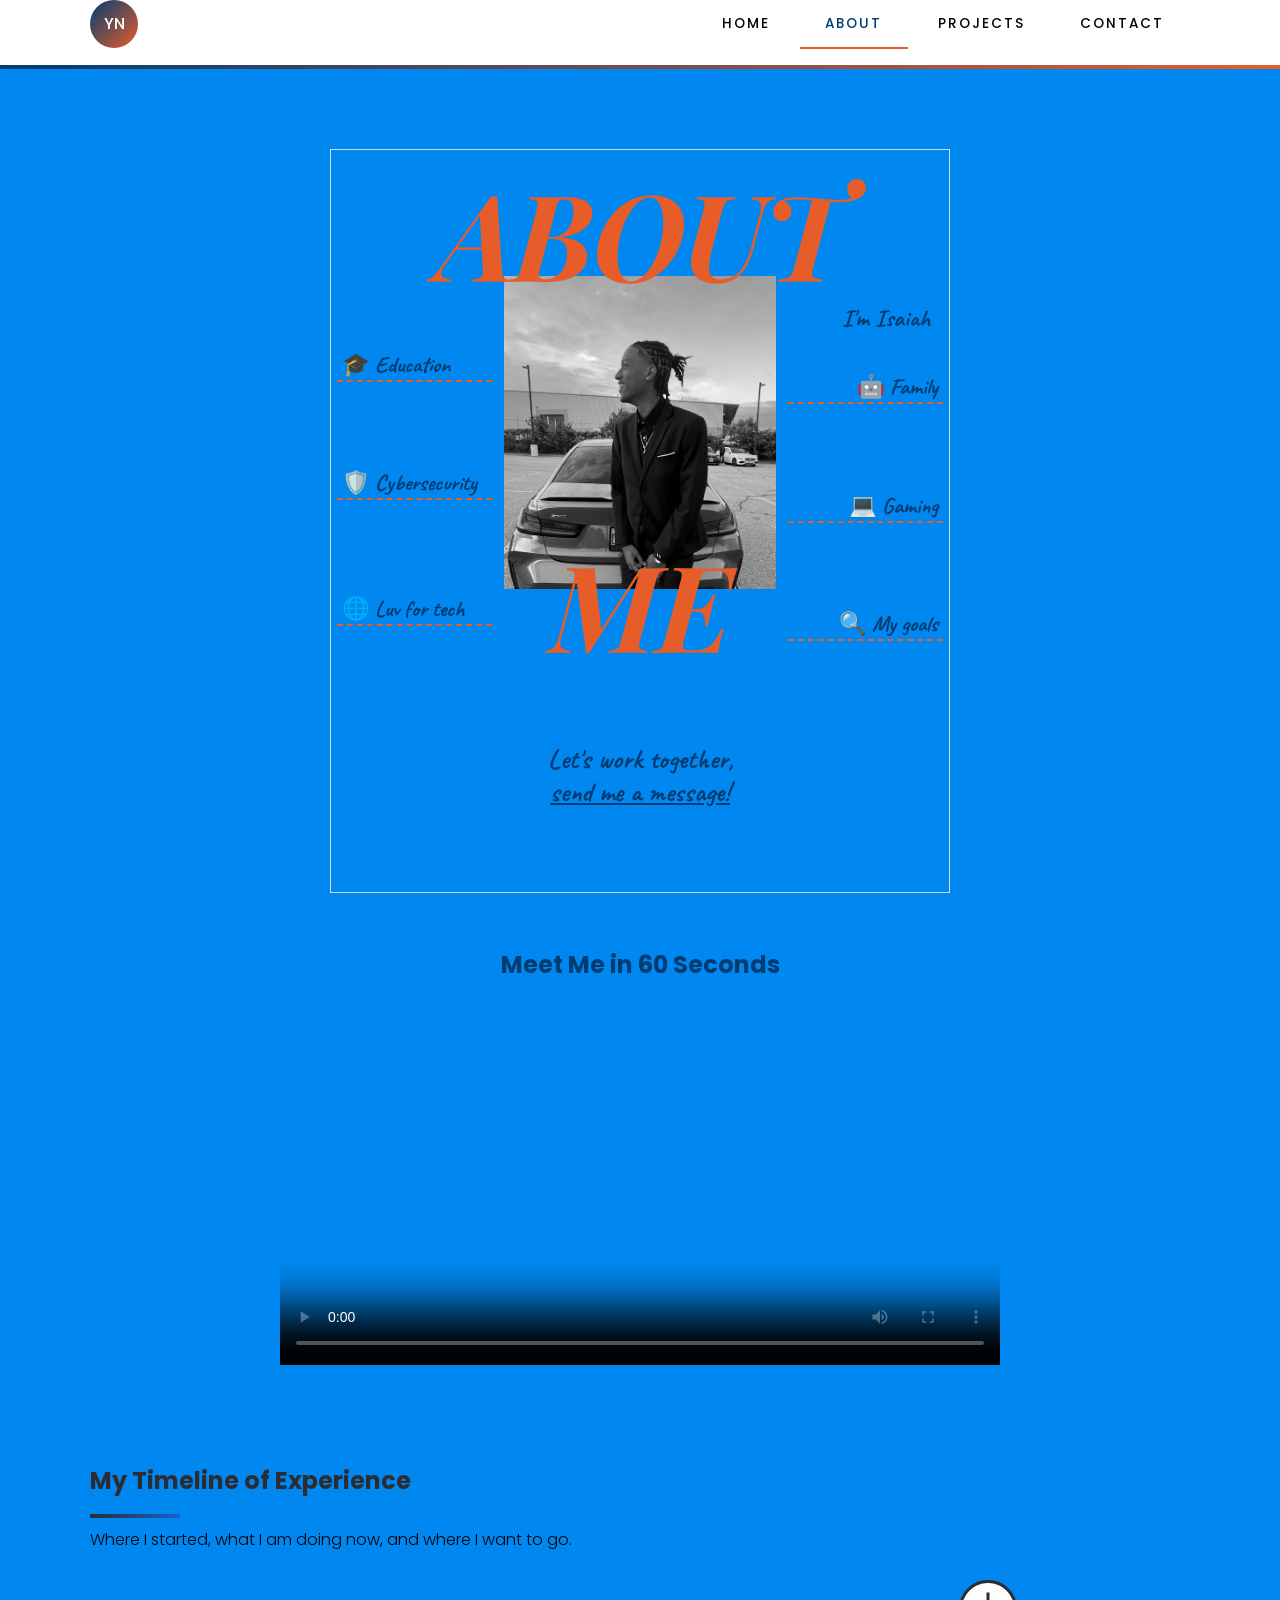
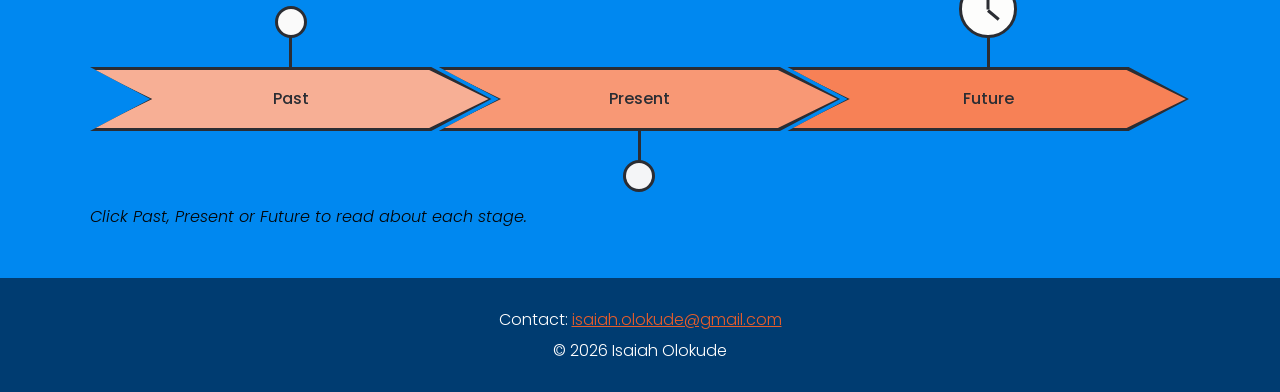
==== about.html @ 573d66c8 "Add files via upload" ====
<!DOCTYPE html>
<html lang="en">
<head>
  <meta charset="UTF-8">
  <meta name="viewport" content="width=device-width, initial-scale=1.0">
  <title>About Me | Your Name</title>
  <link rel="stylesheet" href="https://fonts.googleapis.com/css2?family=Caveat:wght@500;700&amp;family=Playfair+Display:ital,wght@1,700&amp;family=Poppins:wght@300;400;500&amp;display=swap">
  <link rel="stylesheet" href="css/style.css">
  <link rel="stylesheet" href="css/mobile.css" media="screen and (max-width: 767px)">
  <link rel="stylesheet" href="css/tablet.css" media="screen and (min-width: 768px) and (max-width: 1023px)">
  <link rel="stylesheet" href="css/laptop.css" media="screen and (min-width: 1024px)">
</head>
<body>

  <header class="site-header">
    <div class="wrapper clearfix">
      <a href="index.html" class="logo" aria-label="Home">YN</a>
      <nav aria-label="Main navigation">
        <ul>
          <li><a href="index.html">Home</a></li>
          <li><a href="about.html" class="current">About</a></li>
          <li><a href="projects.html">Projects</a></li>
          <li><a href="contact.html">Contact</a></li>
        </ul>
      </nav>
    </div>
  </header>

  <main>
    <!-- Photo + introduction -->
    <section class="about wrapper" aria-labelledby="about-title">
  <div class="about-hub">
    <!-- Radios must come BEFORE .poster. ab-0 = nothing open -->
    <input type="radio" name="about-popup" id="ab-0" checked>
    <input type="radio" name="about-popup" id="ab-1">
    <input type="radio" name="about-popup" id="ab-2">
    <input type="radio" name="about-popup" id="ab-3">
    <input type="radio" name="about-popup" id="ab-4">
    <input type="radio" name="about-popup" id="ab-5">
    <input type="radio" name="about-popup" id="ab-6">

    <div class="poster">
      <!-- One h1; the two spans are placed above and below the photo -->
      <h1 id="about-title"><span class="t-about">About</span> <span class="t-me">Me</span></h1>

      <div class="poster-photo">
        <img src="images/about.jpg" alt="Portrait of Isaiah">
      </div>
      <p class="poster-name">I'm Isaiah</p>

      <!-- Handwritten notes = clickable labels -->
      <label for="ab-1" class="note note-1"><span aria-hidden="true">🎓</span> Education</label>
      <label for="ab-2" class="note note-2"><span aria-hidden="true">🛡️</span> Cybersecurity</label>
      <label for="ab-3" class="note note-3"><span aria-hidden="true">🌐</span> Luv for tech</label>
      <label for="ab-4" class="note note-4"><span aria-hidden="true">🤖</span> Family</label>
      <label for="ab-5" class="note note-5"><span aria-hidden="true">💻</span> Gaming</label>
      <label for="ab-6" class="note note-6"><span aria-hidden="true">🔍</span> My goals</label>

      <p class="poster-cta">Let's work together,<br><a href="contact.html">send me a message!</a></p>

      <!-- Popups: one per note -->
      <article class="popup popup-1" aria-label="Education">
        <h2>Education</h2>
        <p>I study networking and It security at Ontario tech University. I am building my skills in Networking, web development, and IT security], and I use what I learn in labs and real projects.</p>
        <label for="ab-0" class="popup-close">Close</label>
      </article>
      <article class="popup popup-2" aria-label="Cybersecurity">
        <h2>Cybersecurity</h2>
        <p>I first realized that hacking like in the movies can be a real job through modding in games and watching hackers in films. That moment turned a hobby into something I could actually build a career around.</p>
        <label for="ab-0" class="popup-close">Close</label>
      </article>
      <article class="popup popup-3" aria-label="Luv for tech">
        <h2>Luv for tech</h2>
        <p>My love for tech comes from always being in front of a screen (maybe that’s why my eyesight is so bad). I love how ping works in video games, and I’m always the one trying to fix the Wi-Fi when it goes down.</p>
        <label for="ab-0" class="popup-close">Close</label>
      </article>
      <article class="popup popup-4" aria-label="Family">
        <h2>Family</h2>
        <p>I began playing video games with my dad when I was quite little. My fascination in technology began with those games, which I later played with my brother and friends.</p>
        <label for="ab-0" class="popup-close">Close</label>
      </article>
      <article class="popup popup-5" aria-label="Gaming">
        <h2>Gaming</h2>
        <p>I’ve been gaming from a young age, starting with racing games with my dad. Later I played them with my friends and my brother, and those games are where a lot of my interest in tech started..</p>
        <label for="ab-0" class="popup-close">Close</label>
      </article>
      <article class="popup popup-6" aria-label="Goals">
        <h2>My goals</h2>
        <p>I want to become a police officer and join the cybercrime unit, or work as a digital forensic investigator alongside the police. My goal is to help solve cybercrime and protect people from it.</p>
        <label for="ab-0" class="popup-close">Close</label>
      </article>
    </div>
  </div>
</section>

    <!-- Intro video: 45-60 seconds, controls + poster required -->
    <section class="about-video wrapper" aria-labelledby="video-title">
      <h2 id="video-title">Meet Me in 60 Seconds</h2>
      <video controls poster="images/video-poster.jpg" preload="metadata">
        <source src="images/intro.mp4" type="video/mp4">
        Your browser does not support the video tag.
      </video>
    </section>

    <!-- Timeline: same markup as index.html -->
    <section class="timeline" aria-labelledby="timeline-title">
      <div class="wrapper">
        <h2 id="timeline-title">My Timeline of Experience</h2>
        <p class="timeline-intro">Where I started, what I am doing now, and where I want to go.</p>

        <div class="slider">
          <!-- No "checked" on any radio, so every bio starts hidden -->
          <input type="radio" name="timeline" id="tl-1">
          <input type="radio" name="timeline" id="tl-2">
          <input type="radio" name="timeline" id="tl-3">

          <div class="slider-nav">
            <label for="tl-1" class="stage stage-past marker-up">
              <span class="chev-wrap"><span class="chevron"><span class="chev-text">Past</span></span></span>
              <span class="stem" aria-hidden="true"></span>
              <span class="dot" aria-hidden="true"></span>
            </label>
            <label for="tl-2" class="stage stage-present marker-down">
              <span class="chev-wrap"><span class="chevron"><span class="chev-text">Present</span></span></span>
              <span class="stem" aria-hidden="true"></span>
              <span class="dot" aria-hidden="true"></span>
            </label>
            <label for="tl-3" class="stage stage-future marker-up">
              <span class="chev-wrap"><span class="chevron"><span class="chev-text">Future</span></span></span>
              <span class="stem" aria-hidden="true"></span>
              <span class="dot dot-clock" aria-hidden="true"></span>
            </label>
          </div>

          <p class="slider-hint">Click Past, Present or Future to read about each stage.</p>

          <div class="slider-window">
            <ol class="slider-track">

              <li class="slide">
                <div class="slide-grid">
                  <article class="timeline-card">
                    <p class="timeline-label">Past</p>
                    <h3>Where it started</h3>
                    <p>My interest in technology began at school, where I became the person teachers and classmates came to when something stopped working. I helped troubleshoot [computers, printers, projectors, Wi-Fi] and learned to track a problem down step by step instead of guessing.</p>
                    <p>Robotics class showed me how hardware, software and teamwork fit together. Building and testing [describe a robot or project] taught me patience, because the first attempt rarely worked and fixing it was where the learning happened.</p>
                  </article>
                  <section class="timeline-card skills-card" aria-label="Skills learned in the past">
                    <p class="timeline-label">Skills</p>
                    <h3>Skills I learned</h3>
                    <ul>
                      <li>Troubleshooting school technology</li>
                      <li>Robotics class and hands-on building</li>
                      <li>Explaining technical problems in plain language</li>
                    </ul>
                  </section>
                </div>
              </li>

              <li class="slide">
                <div class="slide-grid">
                  <article class="timeline-card">
                    <p class="timeline-label">Present</p>
                    <h3>Learning by doing</h3>
                    <p>Today I am building real skills in networking and IT security. In my labs I work on [subnetting, routing and switching, firewalls, secure configurations] and I treat each lab as practice for how I would protect a real system.</p>
                    <p>I also apply what I learn outside the classroom. I help local businesses build websites, using AI tools to speed up drafting and to try ideas, and then I review and fix the code myself so I understand every part of it. Working with real clients has taught me to listen first and to deliver something simple that works.</p>
                  </article>
                  <section class="timeline-card skills-card" aria-label="Skills I am learning now">
                    <p class="timeline-label">Skills</p>
                    <h3>Skills I am learning</h3>
                    <ul>
                      <li>Networking and IT security labs and projects</li>
                      <li>Building websites for local businesses</li>
                      <li>Using AI tools responsibly and checking the results</li>
                    </ul>
                  </section>
                </div>
              </li>

              <li class="slide">
                <div class="slide-grid">
                  <article class="timeline-card">
                    <p class="timeline-label">Future</p>
                    <h3>Fighting cybercrime</h3>
                    <p>Cybercrime is growing, and the people harmed by it are often ordinary families and small businesses. I want to build my career in digital forensics: collecting and examining digital evidence so investigators can understand what happened and hold the right people accountable.</p>
                    <p>My goal is to gain experience working with police and to contribute to real investigations. To get there, I plan to keep building my networking and security skills, learn forensic tools and methods, and look for [co-op placements, certifications, or volunteer opportunities].</p>
                  </article>
                  <section class="timeline-card skills-card" aria-label="Skills I want to gain">
                    <p class="timeline-label">Skills</p>
                    <h3>Skills I want to gain</h3>
                    <ul>
                      <li>Gain hands-on digital forensics experience</li>
                      <li>Work with police on cybercrime cases</li>
                      <li>Keep learning through [certifications or co-op]</li>
                    </ul>
                  </section>
                </div>
              </li>

            </ol>
          </div>
        </div>
      </div>
    </section>
  </main>

  <footer class="site-footer">
    <p>Contact: <a href="mailto:isaiah.olokude@gmail.com">isaiah.olokude@gmail.com</a></p>
    <p>&copy; 2026 Isaiah Olokude</p>
  </footer>

</body>
</html>
---- css/style.css ----
/* base.css: shared styles. Fluid design: % widths, rem units, max-width.
   No Flexbox anywhere; columns use float. */

:root {
  /* PLACEHOLDER palette: swap in your Adobe Color scheme + list it in README */
    --color-dark: #003C71;     /* Future Blue */
    --color-mid: #E75D2A;      
    --color-accent: #E75D2A;   /* Tech Tangerine */
    --color-soft: #0088f0;     /* Light background */
    --color-text: #030303;     /* Simcoe Blue */
    --color-nardo: #6B6D70;
    --color-light: #fff;    /* Light background */
}

* { box-sizing: border-box; }

body {
  margin: 0;
  font-family: "Poppins", Arial, sans-serif;
  font-weight: 300;
  line-height: 1.7;
  color: var(--color-text);
  background: var(--color-soft);
}

img, video { max-width: 100%; height: auto; } /* fluid media */

/* Fluid centered container: shrinks with the screen, capped on big screens */
.wrapper { width: 90%; max-width: 1100px; margin: 0 auto; }

.clearfix::after { content: ""; display: block; clear: both; }

/* ---------- Header ---------- */
.site-header { padding: 0rem 0; position: relative; }
.site-header { background: var(--color-light); }

/* Plain linear gradient (left to right): thin bar under the header */
.site-header::after {
  content: "";
  display: block;
  height: 4px;
  margin-top: 1rem;
  background: linear-gradient(to right, var(--color-dark), var(--color-accent));
}

/* Angled gradient (135deg): round logo badge */
.logo {
  float: left;
  width: 3rem;
  height: 3rem;
  line-height: 3rem;
  border-radius: 50%;
  text-align: center;
  font-weight: 500;
  color: #ffffff;
  text-decoration: none;
  background: linear-gradient(135deg, var(--color-dark), var(--color-mid));
}

.site-header nav { float: right; }
.site-header ul { margin: 0; padding: 0; list-style: none; }
.site-header li { display: inline-block; }   /* inline-block instead of flex */
.site-header nav a {
  display: block;
  padding: 0.75rem 1.2rem;
  font-size: 0.85rem;
  font-weight: 500;
  letter-spacing: 0.15em;
  text-transform: uppercase;
  color: var(--color-);
  text-decoration: none;
}
.site-header nav a:hover,
.site-header nav a.current { color: var(--color-dark); border-bottom: 2px solid var(--color-accent); }

/* ---------- Hero: text left, image right (floats) ---------- */
.hero { padding: 4rem 0; }
.hero-text { float: left; width: 50%; padding-top: 3rem; }
.hero-text h1 {
  margin: 0 0 1rem;
  font-size: clamp(1.8rem, 4vw, 2.8rem);  /* fluid type: scales with the window */
  font-weight: 400;
  color: var(--color-dark);
}
.hero-text p { font-size: clamp(1rem, 1.8vw, 10rem); }
.learn-more-here {
  display: inline-block;
  margin-top: 1rem;
  letter-spacing: 0.15em;
  text-transform: uppercase;
  text-decoration: none;
  color: var(--color-accent);
}

/* Blob shape with an angled gradient; square via padding-bottom trick */
.hero-image {
  position: relative;
  float: right;
  width: 42%;
  padding-bottom: 42%;      /* keeps the frame square as it scales */
  border-radius: 60% 40% 55% 45% / 50% 55% 45% 50%;
  background: linear-gradient(135deg, var(--color-soft), var(--color-accent));
  overflow: hidden;
}
.hero-image img {
  position: absolute;
  top: 0;
  left: 0;
  width: 100%;
  height: 100%;
  object-fit: cover;
  object-position: 30% 20%;
}

/* ---------- Footer ---------- */
.site-footer {
  clear: both;
  padding: 1.5rem 1rem;
  text-align: center;
  color: #fff;
  background: var(--color-dark);
}
.site-footer p { margin: 0.25rem 0; }
.site-footer a { color: var(--color-accent); }

.timeline {
  --tl-dark: #2b2d33;     /* outline colour, like the reference design */
  --tl-blue: #1a5fd0;
  --tl-pink: #f7af95;     /* swap these for your own palette if you prefer */
  --tl-purple: #f89875;
  --tl-orange: #f78156;
  --tl-yellow: #fdfdfc;
  padding: 3rem 0;
  background: var(--tl-bg);
}

.timeline h2 { margin: 0 0 0.5rem; color: var(--tl-dark); }
.timeline h2::after {          /* linear gradient underline */
  content: "";
  display: block;
  width: 90px;
  height: 4px;
  margin-top: 0.75rem;
  background: linear-gradient(to right, var(--tl-dark), var(--tl-blue));
}
.timeline-intro { margin: 0 0 1rem; }

/* Hidden radios remember which stage is selected (still reachable by keyboard) */
.slider { position: relative; }
.slider input { position: absolute; opacity: 0; width: 1px; height: 1px; }

/* ---------- Arrow timeline ---------- */
.slider-nav {
  /* Variables so mobile.css can shrink everything with three lines */
  --chev-h: 4rem;
  --stem: 2rem;
  --clock: 3.6rem;
  --dot: 2rem;
  /* Room above and below the arrows for the circles */
  padding: calc(var(--stem) + var(--clock) + 0.5rem) 0 calc(var(--stem) + var(--dot) + 0.5rem);
}
.slider-nav::after { content: ""; display: block; clear: both; } /* clearfix for floats */

/* Arrows are 36.5% wide and overlap so each point nests into the next notch.
   Width: 36.5 + 2 x (36.5 x 0.85 + 0.7 gap) = about 100% */
.stage {
  position: relative;
  float: left;
  width: 36.5%;
  cursor: pointer;
}
.stage + .stage { margin-left: -4.8%; }

.chev-wrap { display: block; }

/* The arrow: dark clipped shape, with a coloured inner shape inset by 3px to look like an outline */
.chevron {
  position: relative;
  display: block;
  height: var(--chev-h);
  background: var(--tl-dark);
  clip-path: polygon(0 0, 85% 0, 100% 50%, 85% 100%, 0 100%, 15% 50%);
}
.chevron::before {
  content: "";
  position: absolute;
  top: 3px; right: 3px; bottom: 3px; left: 3px;
  clip-path: polygon(0 0, 85% 0, 100% 50%, 85% 100%, 0 100%, 15% 50%);
}
.stage-past .chevron::before { background: var(--tl-pink); }
.stage-present .chevron::before { background: var(--tl-purple); }
.stage-future .chevron::before { background: var(--tl-orange); }

.chev-text {
  position: relative;          /* sits above the inner shape */
  display: block;
  text-align: center;
  line-height: var(--chev-h);
  font-weight: 500;
  color: var(--tl-dark);
}

/* Stem line + circle, above or below the arrow */
.stem {
  position: absolute;
  left: 50%;
  width: 3px;
  margin-left: -1.5px;
  height: var(--stem);
  background: var(--tl-dark);
}
.dot {
  position: absolute;
  left: 50%;
  width: var(--dot);
  height: var(--dot);
  margin-left: calc(var(--dot) / -2);
  box-sizing: border-box;
  border: 3px solid var(--tl-dark);
  border-radius: 50%;
}
.marker-up .stem { bottom: 100%; }
.marker-up .dot { bottom: calc(100% + var(--stem) - 3px); }
.marker-down .stem { top: 100%; }
.marker-down .dot { top: calc(100% + var(--stem) - 3px); }

.stage-past .dot { background: #fafafa; }
.stage-present .dot { background: #f4f5f7; }

/* Clock on the Future stage, drawn with CSS */
.dot-clock {
  width: var(--clock);
  height: var(--clock);
  margin-left: calc(var(--clock) / -2);
  background: var(--tl-yellow);
}
.dot-clock::before,
.dot-clock::after {            /* the two clock hands */
  content: "";
  position: absolute;
  left: 50%;
  top: 50%;
  background: var(--tl-dark);
}
.dot-clock::before { width: 3px; height: 32%; transform: translate(-50%, -100%); }              /* minute hand, points up */
.dot-clock::after  { width: 28%; height: 3px; transform-origin: 0 50%; transform: rotate(40deg); } /* hour hand */

/* Selected stage: offset shadow like the reference design + bold text */
#tl-1:checked ~ .slider-nav .stage-past .chev-wrap,
#tl-2:checked ~ .slider-nav .stage-present .chev-wrap,
#tl-3:checked ~ .slider-nav .stage-future .chev-wrap {
  filter: drop-shadow(4px 4px 0 var(--tl-dark));
}
#tl-1:checked ~ .slider-nav .stage-past .chev-text,
#tl-2:checked ~ .slider-nav .stage-present .chev-text,
#tl-3:checked ~ .slider-nav .stage-future .chev-text {
  font-weight: 700;
}

/* Visible focus ring for keyboard users */
#tl-1:focus-visible ~ .slider-nav .stage-past .chev-wrap,
#tl-2:focus-visible ~ .slider-nav .stage-present .chev-wrap,
#tl-3:focus-visible ~ .slider-nav .stage-future .chev-wrap {
  outline: 3px solid var(--tl-blue);
  outline-offset: 4px;
}

/* ---------- Bios ---------- */
.slider-hint { margin: 0; font-style: italic; }
.slider input:checked ~ .slider-hint { display: none; }

.slider-track { margin: 0; padding: 0; list-style: none; }
.slide { display: none; }

#tl-1:checked ~ .slider-window .slide:nth-child(1),
#tl-2:checked ~ .slider-window .slide:nth-child(2),
#tl-3:checked ~ .slider-window .slide:nth-child(3) {
  display: block;
  animation: fade-in 0.4s ease;
}
@keyframes fade-in { from { opacity: 0; } to { opacity: 1; } }

.timeline .slide-grid {
  width: 100%;
  max-width: 1000px;       /* total width of the pair on big screens */
  margin: 0 auto;          /* centers the pair on the page */
}
.timeline .slide-grid::after { content: ""; display: block; clear: both; }  /* clearfix for the floats */

/* Both boxes fill the container, bio left and skills right */
.timeline .slide-grid .timeline-card {
  float: left;
  width: 58%;
  max-width: none;         /* removes any old 700px cap */
  margin: 0 2% 0 0;
}
.timeline .slide-grid .skills-card {
  width: 40%;              /* 58 + 2 + 40 = 100% */
  margin: 0;
}

.timeline-card p + p { margin-top: 0.75rem; }
.timeline-card ul { margin: 0.75rem 0 0; padding-left: 1.25rem; }
.timeline-card li { margin-bottom: 0.5rem; }

@media (prefers-reduced-motion: reduce) {
  .slide { animation: none !important; }
}
.timeline .slide-grid .timeline-card {
  padding: 1.25rem;
  background: var(--color-light);
  border-top: 4px solid var(--tl-blue);
  border-radius: 6px;
  box-shadow: 0 2px 6px rgba(43, 45, 51, 0.12);
}

.about { padding: 5rem 0 1rem; }
.about-hub { position: relative; }

/* Hidden radios remember which popup is open (keyboard users can still reach them) */
.about-hub input { position: absolute; opacity: 0; width: 1px; height: 1px; }

/* Poster stage: fluid width, height = 120% of width via the ::before padding trick */
.poster {
  position: relative;
  width: 100%;
  max-width: 620px;
  margin: 0 auto;
  overflow: hidden;
  background: #0088f0;;
  border: 1px solid #cfd8e3;
}
.poster::before { content: ""; display: block; padding-bottom: 120%; }

/* Big serif title: "ABOUT" above the photo, "ME" below, both overlapping it */
.poster h1 { margin: 0; }
.t-about, .t-me {
  position: absolute;
  left: 50%;
  z-index: 3;
  transform: translateX(-50%);
  font-family: "Playfair Display", Georgia, serif;
  font-style: italic;
  font-weight: 700;
  font-size: clamp(3rem, 19vw, 7.5rem);   /* fluid: scales with the screen */
  line-height: 1;
  letter-spacing: -0.02em;
  text-transform: uppercase;
  white-space: nowrap;
  color: var(--color-accent);
}
.t-about { top: 3%; }
.t-me { top: 53%; }

/* Grayscale photo on a grey backdrop, centred */
.poster-photo {
  position: absolute;
  z-index: 1;
  top: 17%;
  left: 50%;
  width: 44%;
  margin-left: -22%;
  aspect-ratio: 1 / 1.15;
  overflow: hidden;
  background: #cfd4da;
}
.poster-photo img {
  display: block;
  width: 100%;
  height: 100%;
  object-fit: cover;
  object-position: 50% 20%;       /* adjust to centre your face */
  filter: grayscale(100%);        /* black-and-white like the reference */
}

/* Handwritten text */
.poster-name,
.note,
.poster-cta,
.popup-close {
  font-family: "Caveat", "Comic Sans MS", cursive;
  color: var(--color-dark);
}
.poster-name {
  position: absolute;
  z-index: 2;
  top: 20%;
  right: 3%;
  margin: 0;
  font-size: clamp(1rem, 3.6vw, 1.5rem);
  font-weight: 700;
}
.poster-cta {
  position: absolute;
  top: 80%;
  left: 0;
  width: 100%;
  margin: 0;
  text-align: center;
  font-size: clamp(1.1rem, 4vw, 1.7rem);
  font-weight: 700;
  line-height: 1.2;
}
.poster-cta a { color: var(--color-dark); }

/* Notes around the photo (clickable labels) */
.note {
  position: absolute;
  z-index: 4;
  width: 25%;
  padding: 0.15rem 0.3rem;
  font-size: clamp(0.9rem, 3.2vw, 1.4rem);
  font-weight: 700;
  line-height: 1.1;
  border-bottom: 2px dashed var(--color-accent);
  cursor: pointer;
}
.note:hover { color: var(--color-accent); }
.note-1 { left: 1%;  top: 27%; }
.note-2 { left: 1%;  top: 43%; }
.note-3 { left: 1%;  top: 60%; }
.note-4 { right: 1%; top: 30%; text-align: right; }
.note-5 { right: 1%; top: 46%; text-align: right; }
.note-6 { right: 1%; top: 62%; text-align: right; }

/* Selected note: white pill with a solid border */
#ab-1:checked ~ .poster .note-1,
#ab-2:checked ~ .poster .note-2,
#ab-3:checked ~ .poster .note-3,
#ab-4:checked ~ .poster .note-4,
#ab-5:checked ~ .poster .note-5,
#ab-6:checked ~ .poster .note-6 {
  background: #fff;
  border: 2px solid var(--color-accent);
  border-radius: 999px;
}

/* Keyboard focus ring */
#ab-1:focus-visible ~ .poster .note-1,
#ab-2:focus-visible ~ .poster .note-2,
#ab-3:focus-visible ~ .poster .note-3,
#ab-4:focus-visible ~ .poster .note-4,
#ab-5:focus-visible ~ .poster .note-5,
#ab-6:focus-visible ~ .poster .note-6 {
  outline: 3px solid var(--color-dark);
  outline-offset: 2px;
}

/* Popup card, centred on the poster */
.popup {
  display: none;
  position: absolute;
  z-index: 6;
  top: 50%;
  left: 50%;
  width: 66%;
  max-height: 60%;
  overflow-y: auto;
  padding: 1rem;
  background: #fff;
  border-top: 4px solid var(--color-accent);
  border-radius: 6px;
  box-shadow: 0 4px 14px rgba(0, 0, 0, 0.3);
  transform: translate(-50%, -50%);
}
.popup h2 { margin: 0 0 0.5rem; font-size: 1.1rem; color: var(--color-dark); }
.popup p { margin: 0 0 0.75rem; font-size: 0.9rem; }
.popup-close {
  display: inline-block;
  padding: 0.1rem 0.9rem;
  border: 2px solid var(--color-dark);
  border-radius: 999px;
  font-size: 1.1rem;
  font-weight: 700;
  cursor: pointer;
}

#ab-1:checked ~ .poster .popup-1,
#ab-2:checked ~ .poster .popup-2,
#ab-3:checked ~ .poster .popup-3,
#ab-4:checked ~ .poster .popup-4,
#ab-5:checked ~ .poster .popup-5,
#ab-6:checked ~ .poster .popup-6 {
  display: block;
  animation: pop-in 0.3s ease;
}
@keyframes pop-in { from { opacity: 0; } to { opacity: 1; } }
@media (prefers-reduced-motion: reduce) {
  .popup { animation: none !important; }
}

/* Video section below the poster */
.about-video { padding: 1rem 0 3rem; text-align: center; }
.about-video h2 { color: var(--color-dark); }
.about-video video { display: block; width: 100%; max-width: 720px; margin: 0 auto; }

.page-projects { background: var(--color-soft); }

/* White header strip so the dark nav links stay readable on grey */
.page-projects .site-header { background: #fff; }

.projects { padding: 2rem 0; }
.projects h1 { margin: 0 0 0.5rem; color: #fff; }
.projects h1::after {                       /* linear gradient underline */
  content: "";
  display: block;
  width: 90px;
  height: 4px;
  margin-top: 0.75rem;
  background: linear-gradient(to right, var(--color-accent), var(--color-light));
}
.projects-intro { margin: 0 0 2rem; color: #fff; }

/* Grid without Flexbox: inline-block cards with % widths.
   font-size: 0 on the container removes the gap between inline-blocks. */
.project-grid { font-size: 0; }
.project-card {
  display: inline-block;
  vertical-align: top;
  width: 100%;                   /* mobile default: one per row */
  margin: 0 0 1rem;
  padding: 1.25rem;
  font-size: 1rem;               /* resets the 0 from the container */
  background: #ffffff;
  border-top: 4px solid var(--color-accent);
  border-radius: 6px;
  box-shadow: 0 2px 8px rgba(0, 0, 0, 0.25);
}
.project-card h2 { margin: 0 0 0.5rem; font-size: 1.2rem; color: var(--color-dark); }
.project-card p { margin: 0; }

.project-tag {
  display: inline-block;
  margin: 0 0 0.75rem;
  padding: 0.1rem 0.75rem;
  font-size: 0.8rem;
  font-weight: 500;
  color: var(--color-dark);
  background: var(--color-light);
  border-radius: 999px;
}
---- css/laptop.css ----
/* laptop.css: 1024px and wider.
   Full spacing between nav links and a roomy hero. */
.site-header nav a { padding: 0.75rem 1.6rem; }
.hero { padding: 5rem 0; }
.hero-text { padding-top: 4rem; }
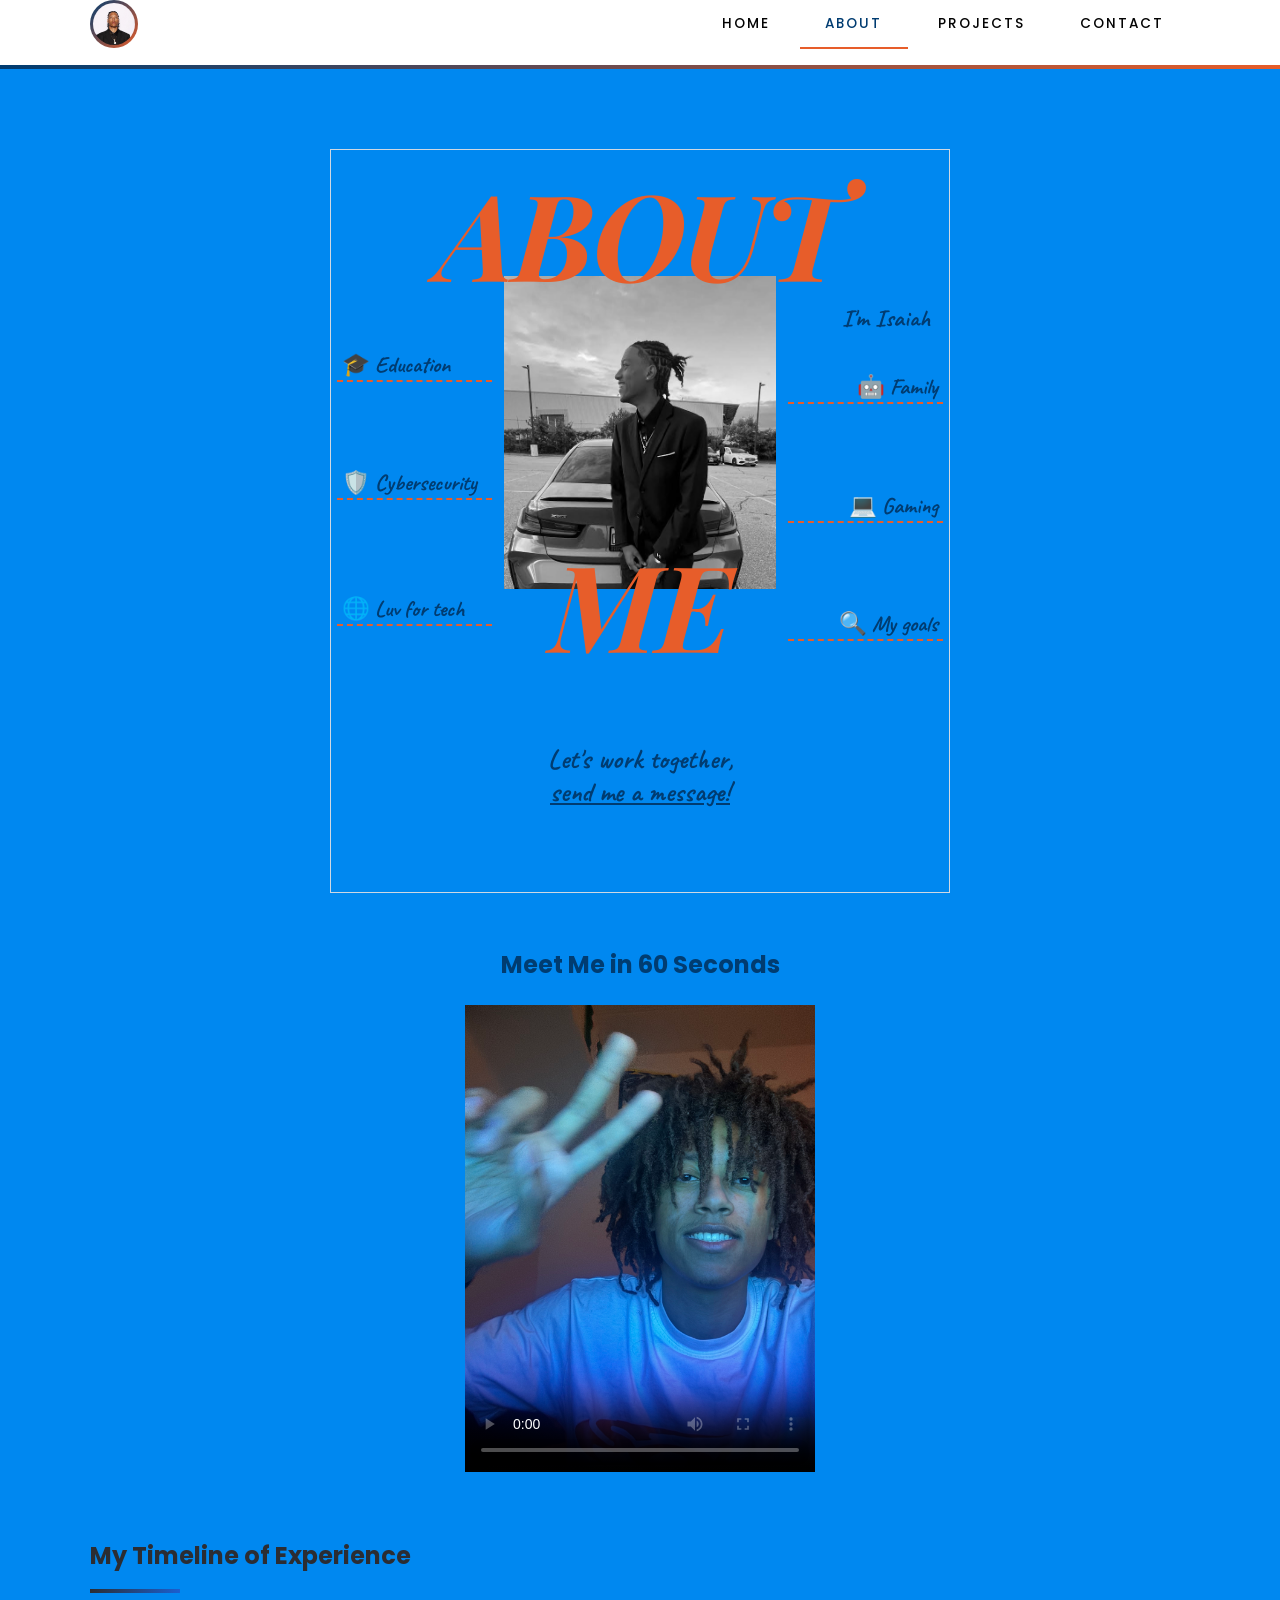
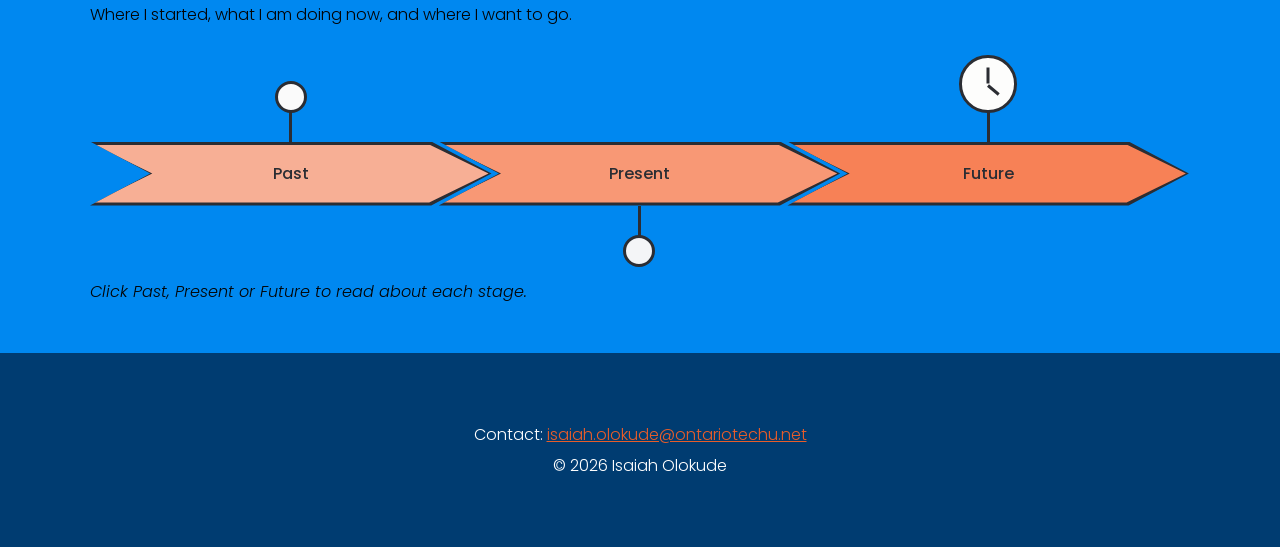
==== commit a8b4c139: "Add files via upload" ====
--- a/about.html
+++ b/about.html
@@ -3,18 +3,21 @@
 <head>
   <meta charset="UTF-8">
   <meta name="viewport" content="width=device-width, initial-scale=1.0">
-  <title>About Me | Your Name</title>
+  <title>About Me | Isaiah Olokude</title>
   <link rel="stylesheet" href="https://fonts.googleapis.com/css2?family=Caveat:wght@500;700&amp;family=Playfair+Display:ital,wght@1,700&amp;family=Poppins:wght@300;400;500&amp;display=swap">
   <link rel="stylesheet" href="css/style.css">
-  <link rel="stylesheet" href="css/mobile.css" media="screen and (max-width: 767px)">
-  <link rel="stylesheet" href="css/tablet.css" media="screen and (min-width: 768px) and (max-width: 1023px)">
-  <link rel="stylesheet" href="css/laptop.css" media="screen and (min-width: 1024px)">
+  <!-- phone style sheet -->
+<link rel="stylesheet" href="css/mobile.css" media="only screen and (max-width: 480px)">
+<!-- tablet style sheet -->
+<link rel="stylesheet" href="css/tablet.css" media="only screen and (min-width: 481px) and (max-width: 960px)">
+<!-- full-size monitor style sheet -->
+<link rel="stylesheet" href="css/laptop.css" media="only screen and (min-width: 960px)">
 </head>
 <body>
 
   <header class="site-header">
     <div class="wrapper clearfix">
-      <a href="index.html" class="logo" aria-label="Home">YN</a>
+      <a href="index.html" class="logo" aria-label="Home"><img src="images/hero.png" alt="Your Portrait"></a>
       <nav aria-label="Main navigation">
         <ul>
           <li><a href="index.html">Home</a></li>
@@ -76,12 +79,12 @@
       </article>
       <article class="popup popup-4" aria-label="Family">
         <h2>Family</h2>
-        <p>I began playing video games with my dad when I was quite little. My fascination in technology began with those games, which I later played with my brother and friends.</p>
+        <p>I grew up in Brampton as the oldest of three, with a Canadian mom and a Nigerian dad. Growing up, I made a lot of friends and loved playing sports.</p>
         <label for="ab-0" class="popup-close">Close</label>
       </article>
       <article class="popup popup-5" aria-label="Gaming">
         <h2>Gaming</h2>
-        <p>I’ve been gaming from a young age, starting with racing games with my dad. Later I played them with my friends and my brother, and those games are where a lot of my interest in tech started..</p>
+        <p>I began playing video games with my dad when I was quite little. My fascination in technology began with those games, which I later played with my brother and friends.</p>
         <label for="ab-0" class="popup-close">Close</label>
       </article>
       <article class="popup popup-6" aria-label="Goals">
@@ -94,13 +97,15 @@
 </section>
 
     <!-- Intro video: 45-60 seconds, controls + poster required -->
-    <section class="about-video wrapper" aria-labelledby="video-title">
-      <h2 id="video-title">Meet Me in 60 Seconds</h2>
-      <video controls poster="images/video-poster.jpg" preload="metadata">
-        <source src="images/intro.mp4" type="video/mp4">
-        Your browser does not support the video tag.
-      </video>
-    </section>
+    <section class="about-video" aria-labelledby="video-title">
+  <h2 id="video-title">Meet Me in 60 Seconds</h2>
+
+  <!-- controls shows play/pause/volume; poster is the image shown before playing -->
+  <video controls poster="images/poster.jpeg" preload="metadata">
+    <source src="videos/intro.mp4" type="video/mp4">
+    Your browser does not support the video tag.
+  </video>
+</section>
 
     <!-- Timeline: same markup as index.html -->
     <section class="timeline" aria-labelledby="timeline-title">
@@ -205,7 +210,7 @@
   </main>
 
   <footer class="site-footer">
-    <p>Contact: <a href="mailto:isaiah.olokude@gmail.com">isaiah.olokude@gmail.com</a></p>
+    <p>Contact: <a href="mailto:isaiah.olokude@ontariotechu.net">isaiah.olokude@ontariotechu.net</a></p>
     <p>&copy; 2026 Isaiah Olokude</p>
   </footer>
 
--- a/css/style.css
+++ b/css/style.css
@@ -57,6 +57,15 @@
   background: linear-gradient(135deg, var(--color-dark), var(--color-mid));
 }
 
+.logo { padding: 3px; }
+.logo img {
+  display: block;
+  width: 100%;
+  height: 100%;
+  border-radius: 50%;
+  object-fit: cover;          /* crops instead of stretching */
+  object-position: 50% 20%;
+}
 .site-header nav { float: right; }
 .site-header ul { margin: 0; padding: 0; list-style: none; }
 .site-header li { display: inline-block; }   /* inline-block instead of flex */
@@ -67,7 +76,7 @@
   font-weight: 500;
   letter-spacing: 0.15em;
   text-transform: uppercase;
-  color: var(--color-);
+  color: var(--color-text);
   text-decoration: none;
 }
 .site-header nav a:hover,
@@ -82,7 +91,7 @@
   font-weight: 400;
   color: var(--color-dark);
 }
-.hero-text p { font-size: clamp(1rem, 1.8vw, 10rem); }
+.hero-text p { font-size: clamp(0.5rem, 1.8vw, 1.2rem); }
 .learn-more-here {
   display: inline-block;
   margin-top: 1rem;
@@ -115,7 +124,7 @@
 /* ---------- Footer ---------- */
 .site-footer {
   clear: both;
-  padding: 1.5rem 1rem;
+  padding: 4rem 1rem;
   text-align: center;
   color: #fff;
   background: var(--color-dark);
@@ -490,9 +499,9 @@
 }
 
 /* Video section below the poster */
-.about-video { padding: 1rem 0 3rem; text-align: center; }
+.about-video { padding: 1rem 0 1rem; text-align: center; }
 .about-video h2 { color: var(--color-dark); }
-.about-video video { display: block; width: 100%; max-width: 720px; margin: 0 auto; }
+.about-video video { display: block; width: 100%; max-width: 350px; margin: 0 auto; }
 
 .page-projects { background: var(--color-soft); }
 
@@ -540,6 +549,79 @@
   border-radius: 999px;
 }
 
-
-
-
+.contact { padding: 3rem 0; }
+.contact h1 { margin: 0 0 0.5rem; color: #fff; }
+.contact h1::after {                       /* linear gradient underline */
+  content: "";
+  display: block;
+  width: 90px;
+  height: 4px;
+  margin-top: 0.75rem;
+  background: linear-gradient(to right, var(--color-accent), var(--color-light));
+}
+.contact-intro { margin: 0 0 1.5rem; color: #fff; }
+
+/* Form card: fluid width, capped on big screens, centred */
+.contact-form {
+  width: 100%;
+  max-width: 600px;
+  margin: 0 auto;
+  padding: 1.5rem;
+  background: #fff;
+  border-top: 4px solid var(--color-accent);
+  border-radius: 6px;
+  box-shadow: 0 2px 8px rgba(0, 0, 0, 0.25);
+}
+
+.contact-form label {
+  display: block;
+  margin: 1rem 0 0.35rem;
+  font-weight: 500;
+  color: var(--color-dark);
+}
+.contact-form label:first-child { margin-top: 0; }
+
+.contact-form input,
+.contact-form textarea {
+  display: block;
+  width: 100%;
+  padding: 0.65rem 0.75rem;
+  font: inherit;
+  color: var(--color-text);
+  background: var(--color-light);
+  border: 2px solid transparent;
+  border-radius: 4px;
+}
+.contact-form textarea { resize: vertical; }
+
+.contact-form input:focus,
+.contact-form textarea:focus {
+  outline: none;
+  border-color: var(--color-mid);
+}
+
+/* Show a red-orange border only after the visitor has typed something invalid */
+.contact-form input:invalid:not(:placeholder-shown),
+.contact-form textarea:invalid:not(:placeholder-shown) {
+  border-color: var(--color-accent);
+}
+
+.contact-form button {
+  display: block;
+  width: 70%;
+  margin: 1.5rem auto 0;
+  padding: 0.75rem;
+  font: inherit;
+  font-weight: 500;
+  color: var(--color-text);
+  background: var(--color-accent);
+  border: 0;
+  border-radius: 4px;
+  cursor: pointer;
+}
+.contact-form button:hover { background: var(--color-mid); color: #fff; }
+.contact-form button:focus-visible { outline: 3px solid var(--color-dark); outline-offset: 2px; }
+
+
+
+
--- a/css/mobile.css
+++ b/css/mobile.css
@@ -0,0 +1,61 @@
+/* mobile.css
+   Loads below 768px (phones, roughly 320px to 767px).
+   Everything stacks into one column. No Flexbox, only floats reset
+   to "none", block display and percentage widths. */
+
+/* ---------- Header and nav ---------- */
+.logo { float: none; display: block; margin: 0 auto 0.5rem; }  /* logo centred above the links */
+.site-header nav { float: none; text-align: center; }
+.site-header nav a { padding: 0.5rem 0.6rem; font-size: 0.75rem; }
+
+/* ---------- Home hero ---------- */
+.hero { padding: 2rem 0; }
+.hero-text,
+.hero-image { float: none; width: 100%; }
+.hero-text { padding-top: 0; text-align: center; }
+.hero-image { width: 70%; padding-bottom: 70%; margin: 2rem auto 0; } /* photo blob under the text */
+
+/* ---------- Timeline ---------- */
+/* Smaller arrows, stems and circles (these are variables set in base.css) */
+.slider-nav { --chev-h: 2.75rem; --stem: 1.25rem; --clock: 2.8rem; --dot: 1.5rem; }
+.chev-text { font-size: 0.8rem; }
+
+/* Bio box and skills box stack, bio first */
+.timeline .slide-grid .timeline-card,
+.timeline .slide-grid .skills-card {
+  float: none;
+  width: 100%;
+  margin: 0 0 1rem;
+}
+
+/* ---------- About page ---------- */
+/* Poster first, video underneath */
+.about-layout .about,
+.about-layout .about-video { float: none; width: 100%; }
+.about-layout .about-video { margin-top: 1.5rem; }
+
+/* Bigger popup with smaller text so it fits the small poster */
+.popup { width: 90%; max-height: 70%; padding: 0.75rem; }
+.popup h2 { font-size: 1rem; }
+.popup p { font-size: 0.8rem; }
+.note { width: 27%; }
+
+/* ---------- Projects ---------- */
+/* Nothing needed: cards are 100% wide by default in base.css, so one per row. */
+
+/* ---------- Contact ---------- */
+.contact-form { padding: 1rem; }
+.contact-form button { width: 100%; }
+
+.hero-text h1 {
+  font-size: 2rem;
+}
+
+.hero-text p {
+  font-size: 1rem;
+  line-height: 1.6;
+}
+
+.hero-text a {
+  font-size: 1rem;
+}
--- a/css/laptop.css
+++ b/css/laptop.css
@@ -1,5 +1,23 @@
-/* laptop.css: 1024px and wider.
-   Full spacing between nav links and a roomy hero. */
+/* laptop.css
+   Loads at 1024px and wider (small laptops up to large desktops).
+   Full spacing and three columns where it makes sense. */
+
+/* ---------- Header and nav ---------- */
 .site-header nav a { padding: 0.75rem 1.6rem; }
+
+/* ---------- Home hero ---------- */
 .hero { padding: 5rem 0; }
 .hero-text { padding-top: 4rem; }
+
+/* ---------- Timeline ---------- */
+.timeline-card { padding: 1.5rem; }
+
+/* ---------- About page ---------- */
+/* Poster left (50%), video right (46%), set in base.css */
+
+/* ---------- Projects ---------- */
+/* Three cards per row: 31.3333% + 1% margin each side = 33.3333% */
+.project-card { width: 31.3333%; margin: 0 1% 2%; }
+
+/* ---------- Contact ---------- */
+.contact-form { max-width: 640px; }
